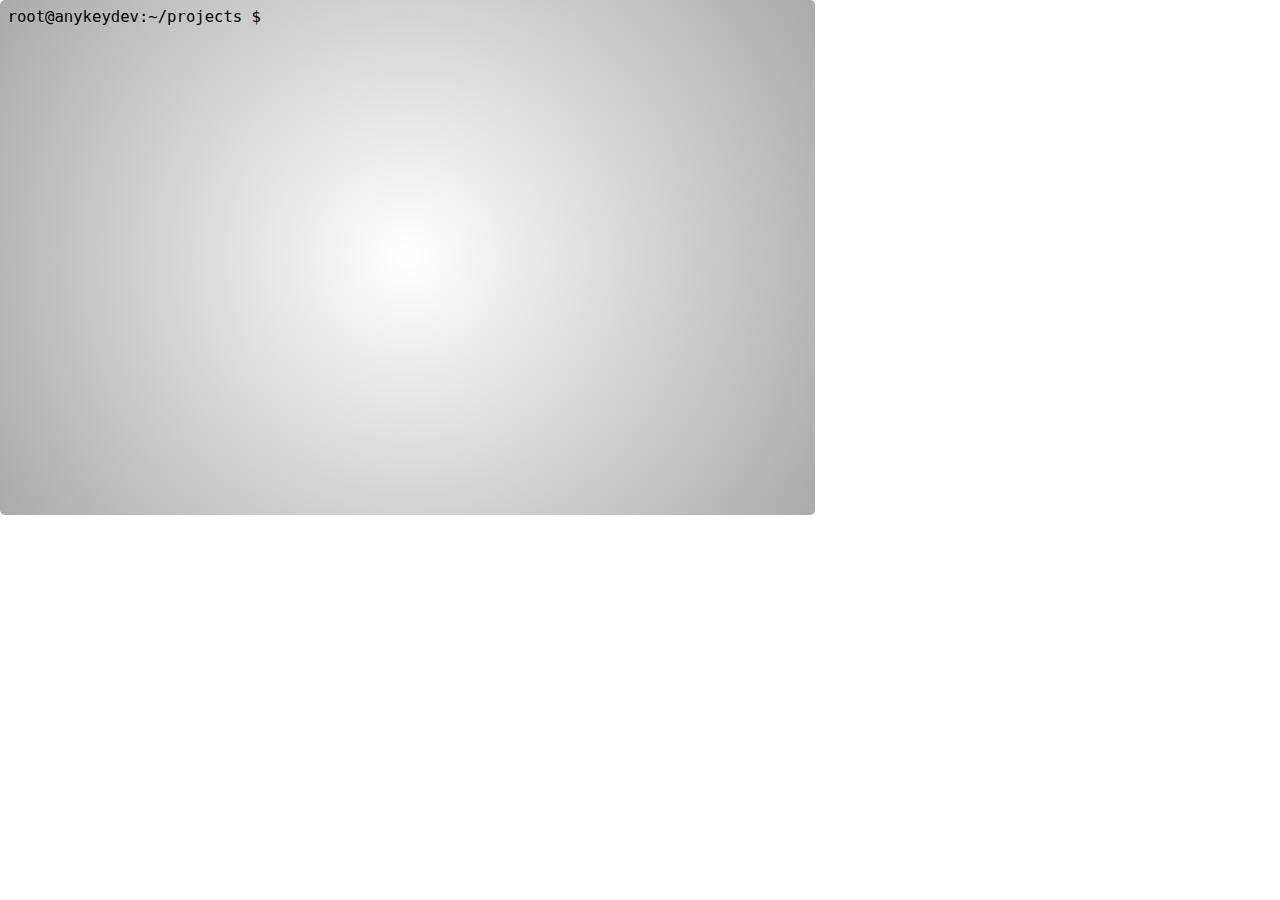
==== index.html @ f5aff74e "scrollbar fix" ====
﻿<!DOCTYPE html>

<html lang="en" xmlns="http://www.w3.org/1999/xhtml">
<head>
    <meta charset="utf-8" />
    <title>A. Bobrov /dev</title>

    <link rel="stylesheet" type="text/css" href="css/main.css" />
    <link rel="stylesheet" type="text/css" href="css/links.css" />
    <link rel="stylesheet" type="text/css" href="css/console.css" />


    <script type="text/javascript" src="deps/js/jquery-2.2.2.min.js"></script>
    <script type="text/javascript" src="js/console.js"></script>
</head>
<body>
<div class="wrap">
    <div class="terminal scrollbar-style">
        <div class="terminal-output">
            <div class="terminal-input-wrap">
                <span id="input-text">root@anykeydev:~/projects $</span>
                <span class="terminal-input"></span>
            </div>
        </div>
        <div class="terminal-helper" contenteditable="true"></div>
    </div>
</div>
<script type="text/javascript">
    $(document).ready(function() {
        $(".terminal-helper").focus();

    });
</script>
</body>
</html>
---- css/main.css ----
/* styling */
html {
  width: 100%;
  height: 100%;
  overflow-x: hidden;
  overflow-y: hidden;
  font-family: monospace;
  font-size: 1em;
}

body {
  margin: 0;
  width: 100%;
  height: 100%;
  overflow-x: hidden;
}

.wrap {
  box-sizing: border-box;
  display: table-cell;
  vertical-align: middle;
  width: 100%;
}
---- css/links.css ----
a {
  transition: color .4s;
  color: #265C83;
}

a:link, a:visited { color: #265C83; }
a:hover   { color: #1DA4DA; }
a:active {
  transition: color .3s;
  color: #007BE6;
}

.link { text-decoration: none; }
---- css/console.css ----
.terminal {
    padding: 7.5px;
    border-radius: 5px;
    height: 500px;
    background: radial-gradient(circle, #ffffff 0%, #aaaaaa 100%) no-repeat;
    overflow-x: hidden;
    overflow-y: auto;
    font-family: monospace;
    font-size: 1.2em;
    position: relative;
    width: 800px;
}

.terminal-helper {
    position: absolute;
    z-index: 0;
    opacity: 0;
    height: 20px;
    width: 100px;
}

span.terminal-input {
    width: 900px;
}

span.terminal-input-typing:after {
    content: "_";
    opacity: 0;
    animation: cursor 1s infinite;
}

span.terminal-input:focus {
    outline: 0px solid transparent;
}

@keyframes cursor {
    0% {
        opacity: 0;
    }
    40% {
        opacity: 0;
    }
    50% {
        opacity: 1;
    }
    90% {
        opacity: 1;
    }
    100% {
        opacity: 0;
    }
}

.scrollbar-style::-webkit-scrollbar-track {
    border: none;
    -webkit-box-shadow: inset 0 0 6px rgba(0, 0, 0, 0.3);
    border-radius: 10px;
    background-color: #F5F5F5;
}

.scrollbar-style::-webkit-scrollbar {
    border: none;
    width: 6px;
    background-color: #aaaaaa;
}

.scrollbar-style::-webkit-scrollbar-thumb {
    border: none;
    border-radius: 10px;
    -webkit-box-shadow: inset 0 0 6px rgba(0, 0, 0, .3);
    background-color: #696969;
}
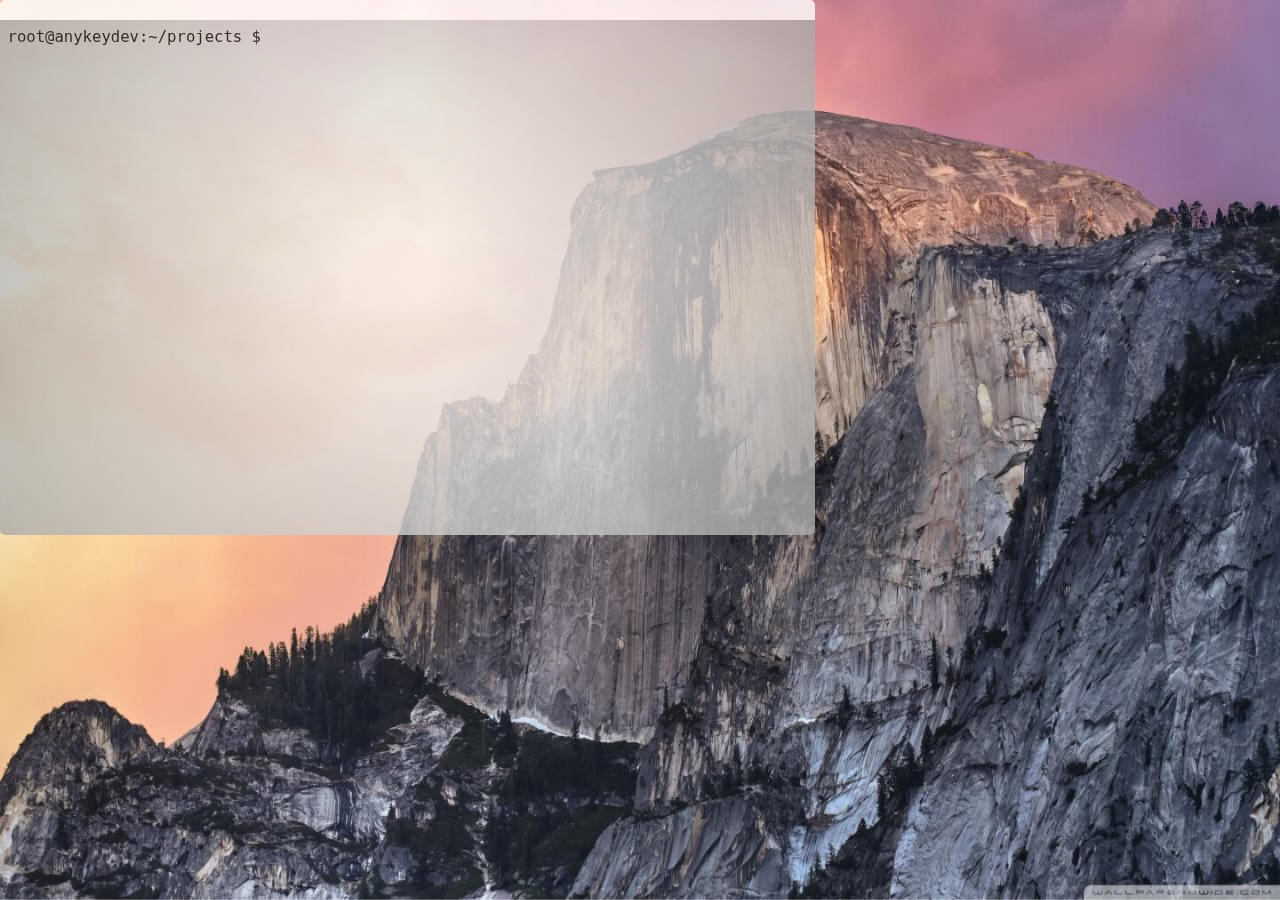
==== commit 475fbd7a: "background. terminal-draggable. updated refs" ====
--- a/index.html
+++ b/index.html
@@ -5,30 +5,41 @@
     <meta charset="utf-8" />
     <title>A. Bobrov /dev</title>
 
+    <link rel="stylesheet" type="text/css" href="css/console.css" />
+    <link rel="stylesheet" type="text/css" href="deps/jqueryui/jquery-ui.min.css" />
     <link rel="stylesheet" type="text/css" href="css/main.css" />
     <link rel="stylesheet" type="text/css" href="css/links.css" />
-    <link rel="stylesheet" type="text/css" href="css/console.css" />
 
 
-    <script type="text/javascript" src="deps/js/jquery-2.2.2.min.js"></script>
+    <script type="text/javascript" src="deps/jquery/jquery-2.2.2.min.js"></script>
+    <script type="text/javascript" src="deps/jqueryui/jquery-ui.min.js"></script>
     <script type="text/javascript" src="js/console.js"></script>
 </head>
 <body>
+<img src="img/background.jpg" class="background-img">
+
 <div class="wrap">
-    <div class="terminal scrollbar-style">
-        <div class="terminal-output">
-            <div class="terminal-input-wrap">
-                <span id="input-text">root@anykeydev:~/projects $</span>
-                <span class="terminal-input"></span>
+    <div class="terminal-container transparent">
+        <div class="terminal-header"></div>
+        <div class="terminal terminal-scrollable sharp-top-border">
+            <div class="terminal-output">
+                <div class="terminal-input-wrap">
+                    <span id="input-text">root@anykeydev:~/projects $</span>
+                    <span class="terminal-input"></span>
+                </div>
             </div>
+            <div class="terminal-helper" contenteditable="true"></div>
         </div>
-        <div class="terminal-helper" contenteditable="true"></div>
     </div>
 </div>
 <script type="text/javascript">
     $(document).ready(function() {
         $(".terminal-helper").focus();
 
+        $( ".terminal-container" ).draggable({
+            handle: ".terminal-header"
+        });
+
     });
 </script>
 </body>
--- a/css/console.css
+++ b/css/console.css
@@ -1,22 +1,41 @@
 .terminal {
+    position: relative;
+
+    background: radial-gradient(circle, #ffffff 0%, #aaaaaa 100%) no-repeat;
+
+    height: 500px;
+    width: 800px;
     padding: 7.5px;
+
     border-radius: 5px;
-    height: 500px;
-    background: radial-gradient(circle, #ffffff 0%, #aaaaaa 100%) no-repeat;
+
     overflow-x: hidden;
     overflow-y: auto;
+
     font-family: monospace;
     font-size: 1.2em;
+}
+
+.terminal-header {
     position: relative;
-    width: 800px;
+
+    border-top-left-radius: 5px;
+    border-top-right-radius: 5px;
+
+    width: 100%;
+    height: 20px;
+
+    background-color: white;
 }
 
 .terminal-helper {
     position: absolute;
+
+    height: 20px;
+    width: 100px;
+
     z-index: 0;
     opacity: 0;
-    height: 20px;
-    width: 100px;
 }
 
 span.terminal-input {
@@ -51,20 +70,20 @@
     }
 }
 
-.scrollbar-style::-webkit-scrollbar-track {
+.terminal-scrollable::-webkit-scrollbar-track {
     border: none;
     -webkit-box-shadow: inset 0 0 6px rgba(0, 0, 0, 0.3);
     border-radius: 10px;
     background-color: #F5F5F5;
 }
 
-.scrollbar-style::-webkit-scrollbar {
+.terminal-scrollable::-webkit-scrollbar {
     border: none;
     width: 6px;
     background-color: #aaaaaa;
 }
 
-.scrollbar-style::-webkit-scrollbar-thumb {
+.terminal-scrollable::-webkit-scrollbar-thumb {
     border: none;
     border-radius: 10px;
     -webkit-box-shadow: inset 0 0 6px rgba(0, 0, 0, .3);
--- a/css/main.css
+++ b/css/main.css
@@ -15,9 +15,43 @@
   overflow-x: hidden;
 }
 
+img.background-img {
+  /* Set rules to fill background */
+  min-height: 100%;
+  min-width: 1024px;
+
+  /* Set up proportionate scaling */
+  width: 100%;
+  height: auto;
+
+  /* Set up positioning */
+  position: fixed;
+  top: 0;
+  left: 0;
+}
+
+@media screen and (max-width: 1024px) { /* Specific to this particular image */
+  img.background-img {
+    left: 50%;
+    margin-left: -512px;   /* 50% */
+  }
+}
+
 .wrap {
   box-sizing: border-box;
   display: table-cell;
   vertical-align: middle;
   width: 100%;
+  height: 100%;
 }
+
+.transparent {
+  opacity: 0.8;
+  filter: alpha(opacity=80);
+}
+
+.sharp-top-border{
+  border-top-left-radius: 0;
+  border-top-right-radius: 0;
+
+}
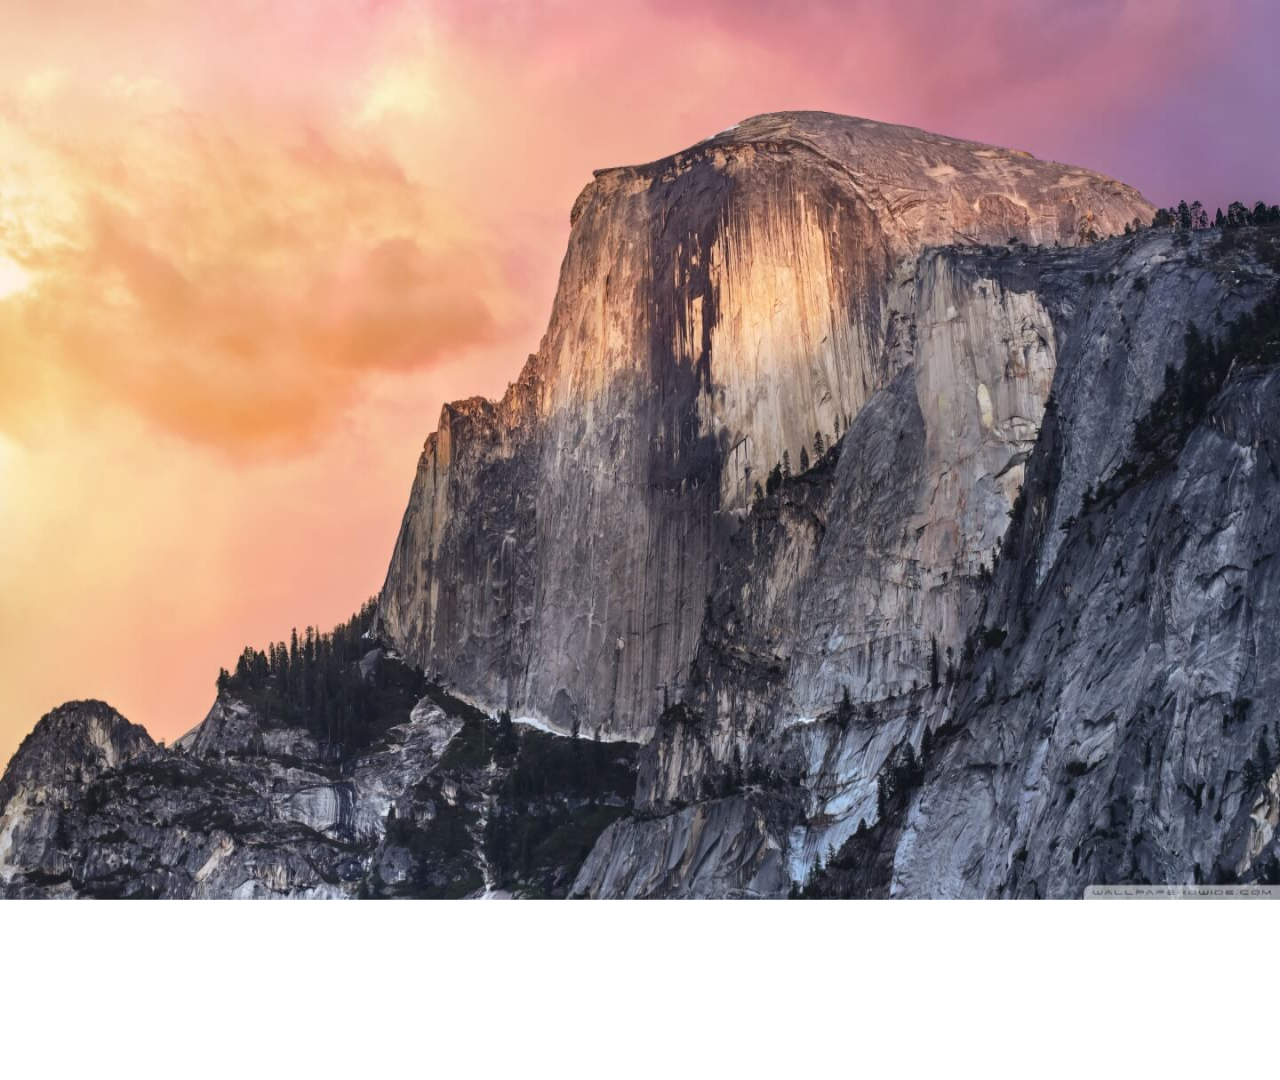
==== commit 6b3aa9bd: "now using terminal widget" ====
--- a/index.html
+++ b/index.html
@@ -3,9 +3,17 @@
 <html lang="en" xmlns="http://www.w3.org/1999/xhtml">
 <head>
     <meta charset="utf-8" />
-    <title>A. Bobrov /dev</title>
+    <title>Andrey Bobrov /dev</title>
+    
 
-    <link rel="stylesheet" type="text/css" href="css/console.css" />
+    <meta name="keywords" content="Andrey, Bobrov, andrey bobrov, bobrov, Sitecore developer, portfolio">
+    <meta name="description" content="Andrey Bobrov Sitecore/.Net/Front-end developer portfolio and contacts.
+                                      And it is just beautiful.
+                                      Sitecore .Net ASP.Net Javascript Nodejs Front-end">
+    <meta name="abstract" content="Andrey Bobrov developer portfolio and contacts">
+    <meta name="robots" content="index, follow">
+
+    <link rel="stylesheet" type="text/css" href="bower_components/ui-terminal/src/ui.terminal.css" />
     <link rel="stylesheet" type="text/css" href="deps/jqueryui/jquery-ui.min.css" />
     <link rel="stylesheet" type="text/css" href="css/main.css" />
     <link rel="stylesheet" type="text/css" href="css/links.css" />
@@ -13,33 +21,23 @@
 
     <script type="text/javascript" src="deps/jquery/jquery-2.2.2.min.js"></script>
     <script type="text/javascript" src="deps/jqueryui/jquery-ui.min.js"></script>
-    <script type="text/javascript" src="js/console.js"></script>
+    <script type="text/javascript" src="bower_components/ui-terminal/src/ui.terminal.js"></script>
 </head>
 <body>
 <img src="img/background.jpg" class="background-img">
 
 <div class="wrap">
-    <div class="terminal-container transparent">
-        <div class="terminal-header"></div>
-        <div class="terminal terminal-scrollable sharp-top-border">
-            <div class="terminal-output">
-                <div class="terminal-input-wrap">
-                    <span id="input-text">root@anykeydev:~/projects $</span>
-                    <span class="terminal-input"></span>
-                </div>
-            </div>
-            <div class="terminal-helper" contenteditable="true"></div>
-        </div>
+    <div class="terminal-embed transparent">
+
     </div>
 </div>
 <script type="text/javascript">
     $(document).ready(function() {
+
+
+        $(".terminal-embed").terminal({draggable: true, draggableContainer: ".wrap", commands: commands});
+
         $(".terminal-helper").focus();
-
-        $( ".terminal-container" ).draggable({
-            handle: ".terminal-header"
-        });
-
     });
 </script>
 </body>
--- a/css/main.css
+++ b/css/main.css
@@ -1,18 +1,21 @@
 /* styling */
+* {
+    margin: 0;
+    padding: 0;
+}
 html {
-  width: 100%;
-  height: 100%;
-  overflow-x: hidden;
-  overflow-y: hidden;
-  font-family: monospace;
-  font-size: 1em;
+    width: 100%;
+    height: 100%;
+    overflow-x: hidden;
+    overflow-y: hidden;
+    font-family: monospace;
+    font-size: 1em;
 }
 
 body {
-  margin: 0;
-  width: 100%;
-  height: 100%;
-  overflow-x: hidden;
+    width: 100%;
+    height: 100%;
+    overflow-x: hidden;
 }
 
 img.background-img {
@@ -39,10 +42,11 @@
 
 .wrap {
   box-sizing: border-box;
-  display: table-cell;
+  display: block;
   vertical-align: middle;
-  width: 100%;
-  height: 100%;
+  width: 120%;
+  height: 120%;
+  margin:0 auto;
 }
 
 .transparent {
@@ -55,3 +59,6 @@
   border-top-right-radius: 0;
 
 }
+.terminal-embed{
+    width:800px;
+}
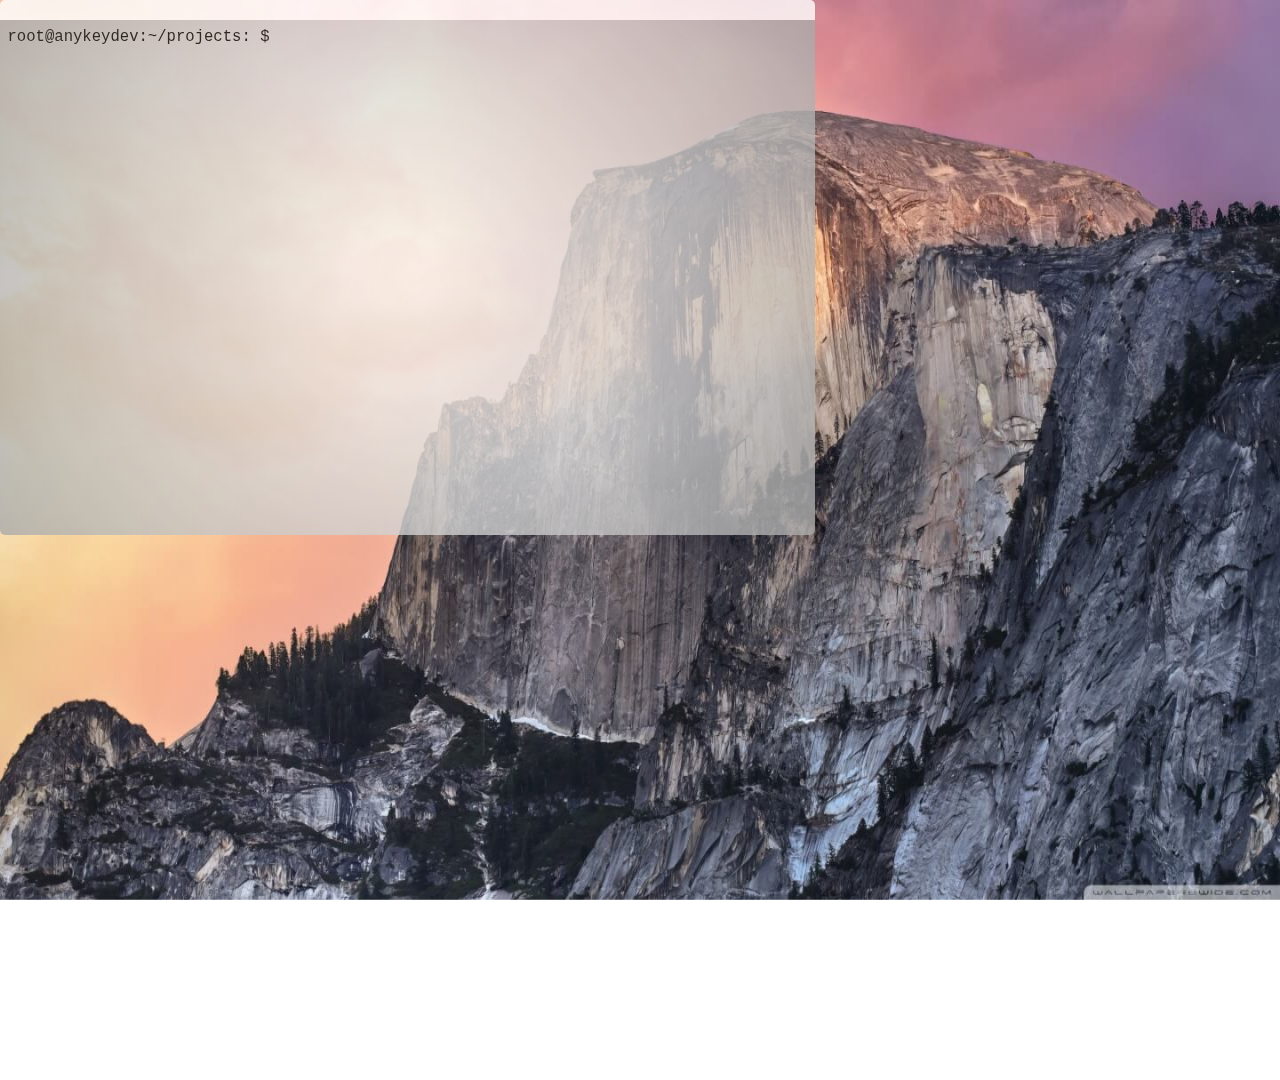
==== commit 0767848c: "hide wrap overflow to prevent the scrollbar" ====
--- a/index.html
+++ b/index.html
@@ -4,7 +4,7 @@
 <head>
     <meta charset="utf-8" />
     <title>Andrey Bobrov /dev</title>
-    
+
 
     <meta name="keywords" content="Andrey, Bobrov, andrey bobrov, bobrov, Sitecore developer, portfolio">
     <meta name="description" content="Andrey Bobrov Sitecore/.Net/Front-end developer portfolio and contacts.
@@ -31,11 +31,10 @@
 
     </div>
 </div>
+<script type="text/javascript" src="js/customCommands.js"></script>
 <script type="text/javascript">
     $(document).ready(function() {
-
-
-        $(".terminal-embed").terminal({draggable: true, draggableContainer: ".wrap", commands: commands});
+        $(".terminal-embed").terminal({draggable: true, draggableContainer: ".wrap", commands: customCommands});
 
         $(".terminal-helper").focus();
     });
--- a/bower_components/ui-terminal/src/ui.terminal.css
+++ b/bower_components/ui-terminal/src/ui.terminal.css
@@ -0,0 +1,98 @@
+.terminal {
+    position: relative;
+
+    background: radial-gradient(circle, #ffffff 0%, #aaaaaa 100%) no-repeat;
+
+    height: 500px;
+    width: 100%;
+    padding: 7.5px;
+
+    border-radius: 5px;
+
+    overflow-x: hidden;
+    overflow-y: auto;
+
+    font-family: monospace;
+    font-size: 1.2em;
+}
+
+.terminal-container{
+    width:100%;
+}
+
+.terminal-header {
+    position: relative;
+
+    border-top-left-radius: 5px;
+    border-top-right-radius: 5px;
+    
+    padding-left:7.5px;
+    padding-right:7.5px;
+
+    width: 100%;
+    height: 20px;
+
+    background-color: white;
+}
+
+.terminal-helper {
+    position: absolute;
+
+    height: 20px;
+    width: 100px;
+
+    z-index: 0;
+    opacity: 0;
+}
+
+span.terminal-input {
+    width: 100%;
+}
+
+span.terminal-input-typing:after {
+    content: "_";
+    opacity: 0;
+    animation: cursor 1s infinite;
+}
+
+span.terminal-input:focus {
+    outline: 0px solid transparent;
+}
+
+@keyframes cursor {
+    0% {
+        opacity: 0;
+    }
+    40% {
+        opacity: 0;
+    }
+    50% {
+        opacity: 1;
+    }
+    90% {
+        opacity: 1;
+    }
+    100% {
+        opacity: 0;
+    }
+}
+
+.terminal-scrollable::-webkit-scrollbar-track {
+    border: none;
+    -webkit-box-shadow: inset 0 0 6px rgba(0, 0, 0, 0.3);
+    border-radius: 10px;
+    background-color: #F5F5F5;
+}
+
+.terminal-scrollable::-webkit-scrollbar {
+    border: none;
+    width: 6px;
+    background-color: #aaaaaa;
+}
+
+.terminal-scrollable::-webkit-scrollbar-thumb {
+    border: none;
+    border-radius: 10px;
+    -webkit-box-shadow: inset 0 0 6px rgba(0, 0, 0, .3);
+    background-color: #696969;
+}
--- a/css/main.css
+++ b/css/main.css
@@ -19,44 +19,46 @@
 }
 
 img.background-img {
-  /* Set rules to fill background */
-  min-height: 100%;
-  min-width: 1024px;
+    /* Set rules to fill background */
+    min-height: 100%;
+    min-width: 1024px;
 
-  /* Set up proportionate scaling */
-  width: 100%;
-  height: auto;
+    /* Set up proportionate scaling */
+    width: 100%;
+    height: auto;
 
-  /* Set up positioning */
-  position: fixed;
-  top: 0;
-  left: 0;
+    /* Set up positioning */
+    position: fixed;
+    top: 0;
+    left: 0;
 }
 
 @media screen and (max-width: 1024px) { /* Specific to this particular image */
-  img.background-img {
-    left: 50%;
-    margin-left: -512px;   /* 50% */
-  }
+    img.background-img {
+        left: 50%;
+        margin-left: -512px;   /* 50% */
+    }
 }
 
 .wrap {
-  box-sizing: border-box;
-  display: block;
-  vertical-align: middle;
-  width: 120%;
-  height: 120%;
-  margin:0 auto;
+    box-sizing: border-box;
+    display: block;
+    vertical-align: middle;
+    width: 120%;
+    height: 120%;
+    overflow-x: hidden;
+    overflow-y: hidden;
+    margin: 0 auto;
 }
 
 .transparent {
-  opacity: 0.8;
-  filter: alpha(opacity=80);
+    opacity: 0.8;
+    filter: alpha(opacity=80);
 }
 
 .sharp-top-border{
-  border-top-left-radius: 0;
-  border-top-right-radius: 0;
+    border-top-left-radius: 0;
+    border-top-right-radius: 0;
 
 }
 .terminal-embed{
